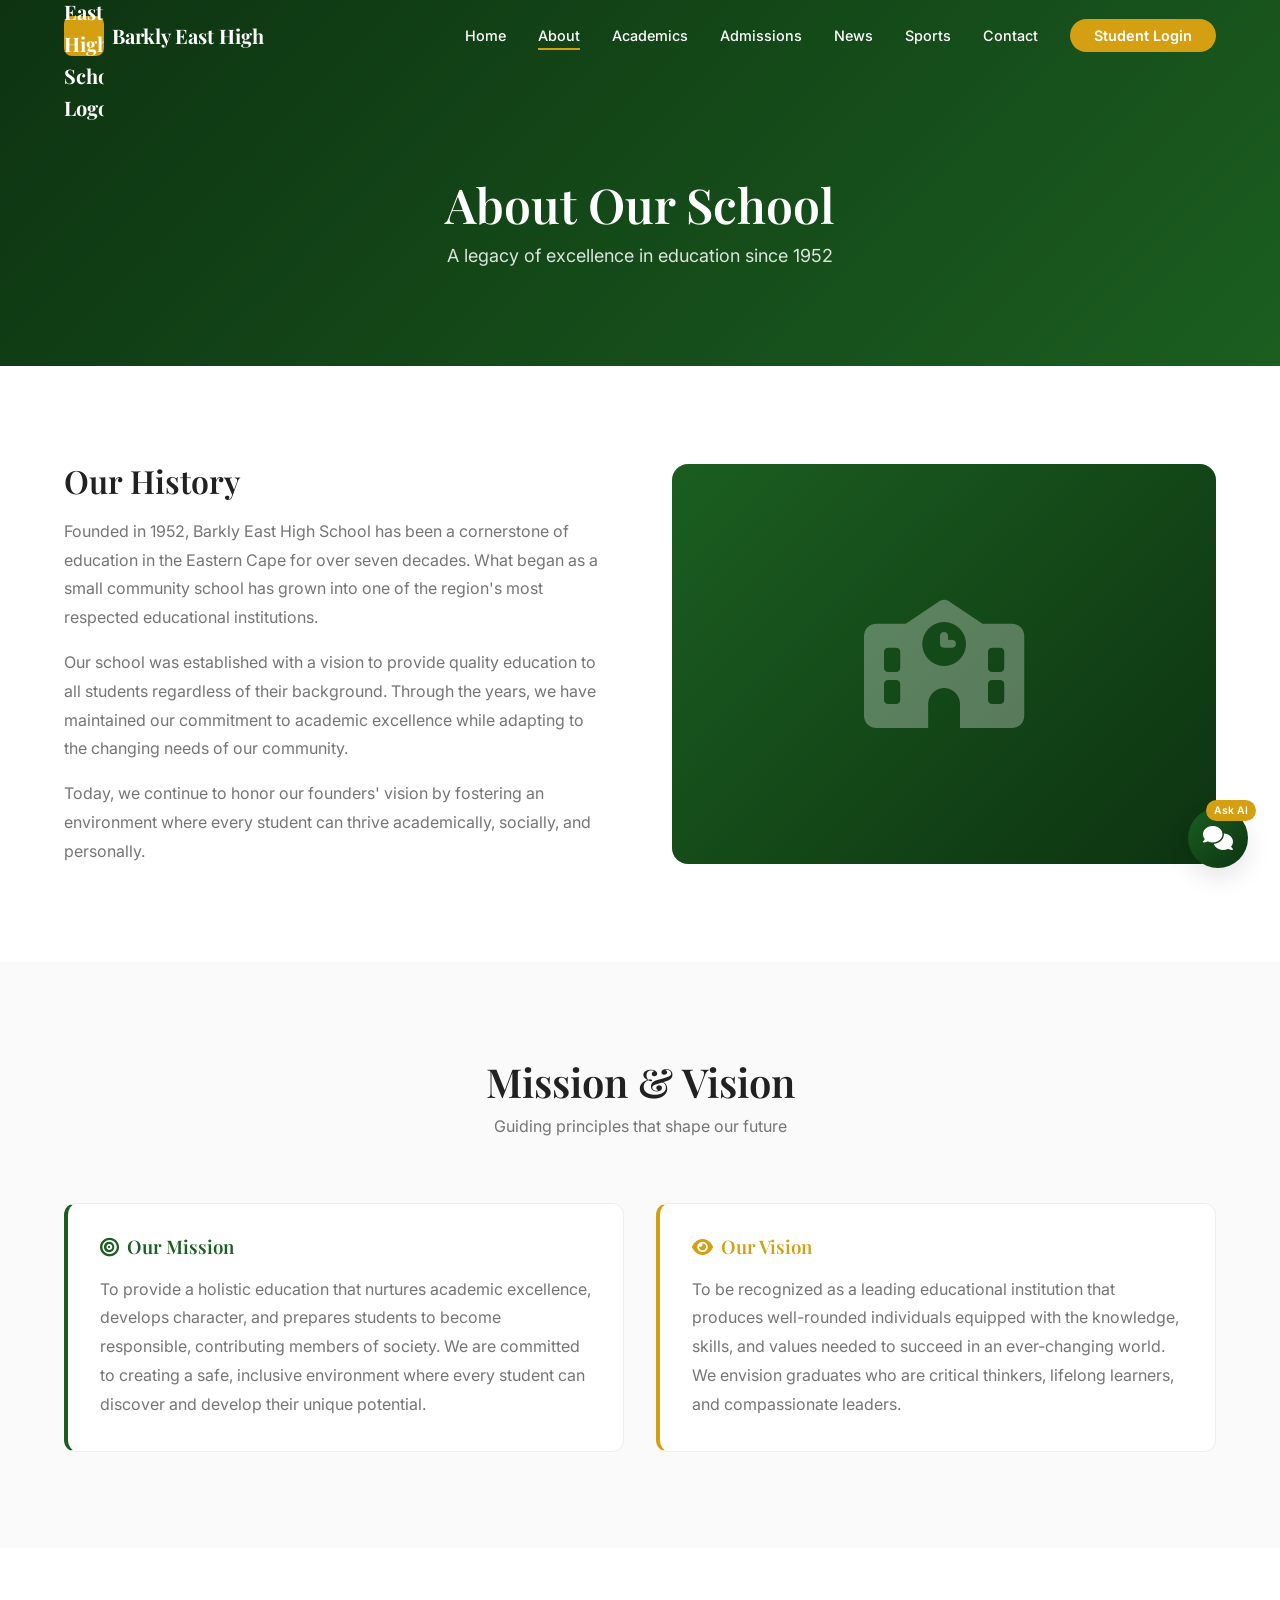
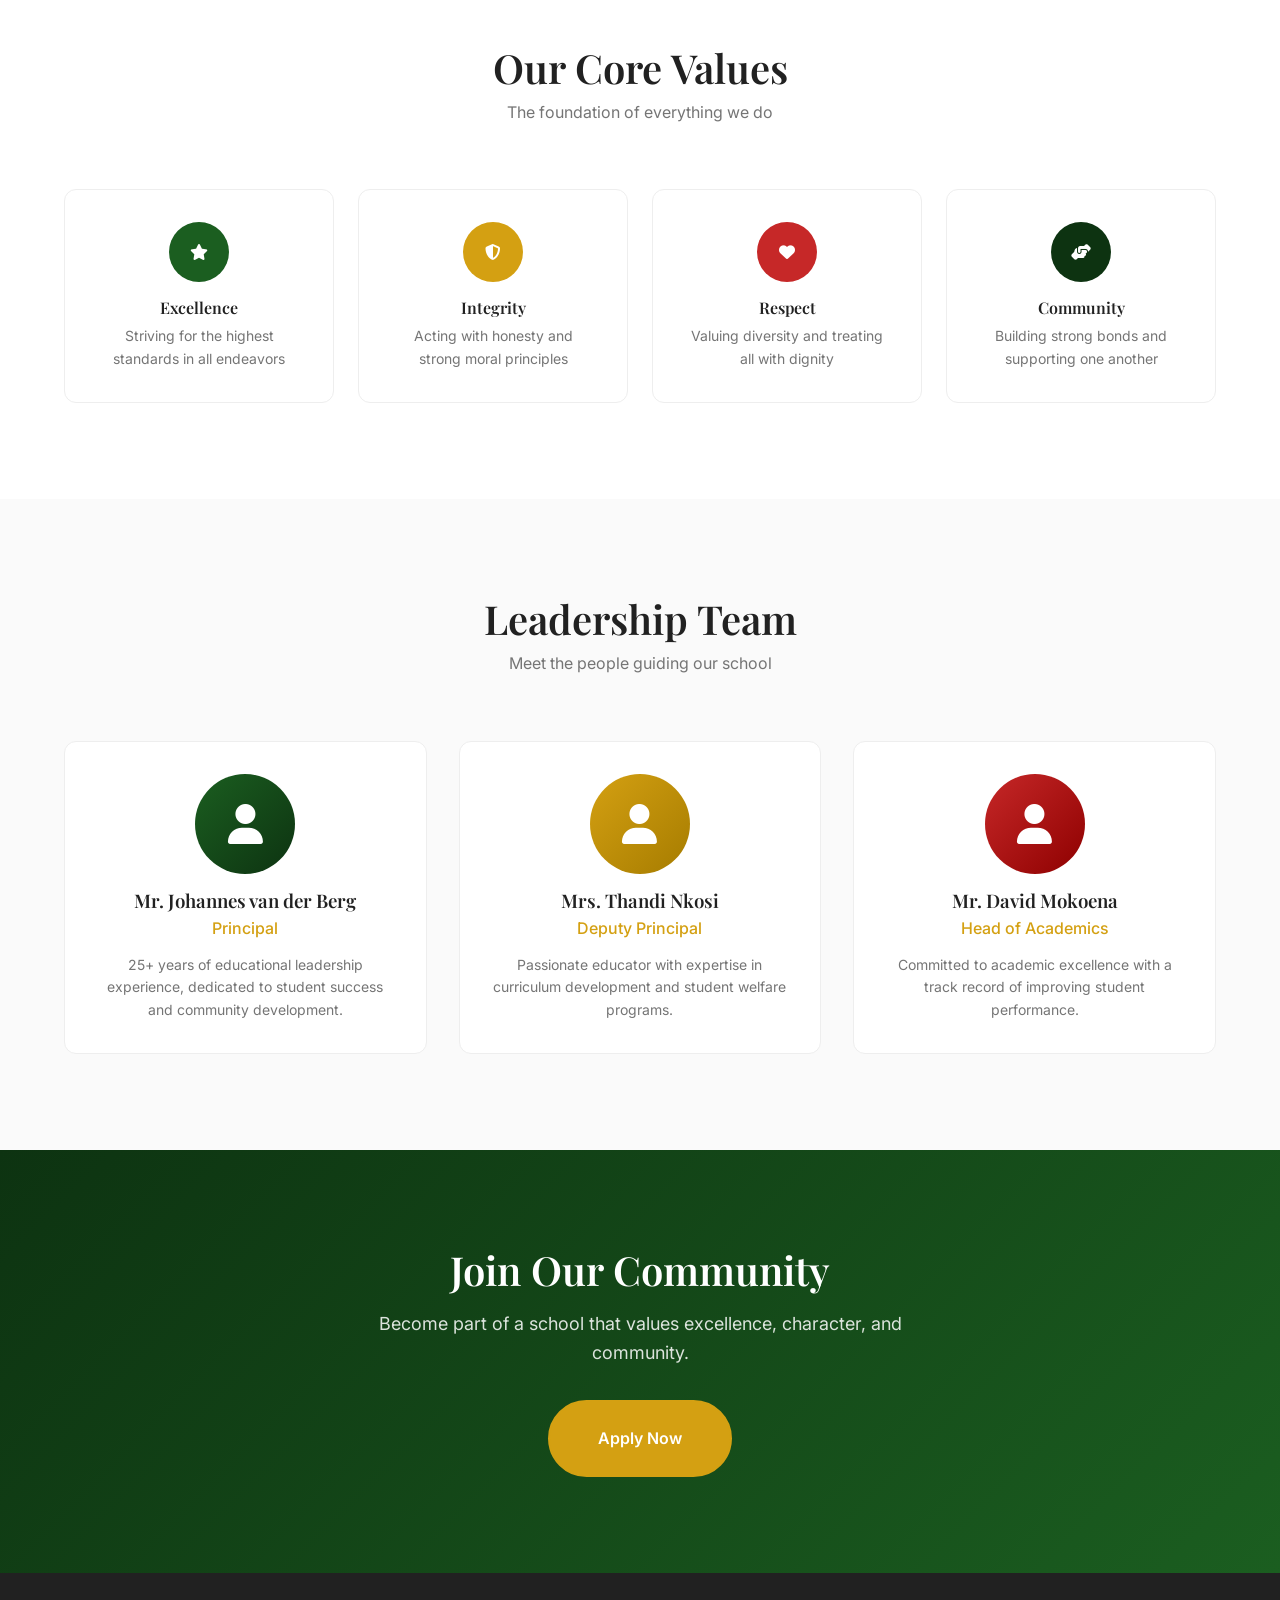
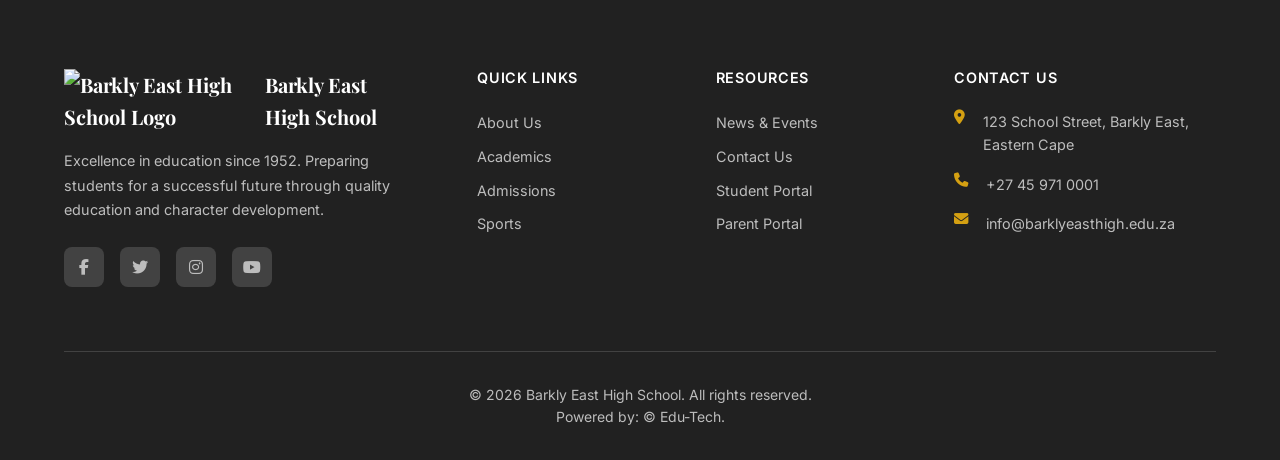
==== about.html @ 35cec736 "Added frontend files" ====
<!DOCTYPE html>
<html lang="en">
<head>
    <meta charset="UTF-8">
    <meta name="viewport" content="width=device-width, initial-scale=1.0">
    <title>About Us - Barkly East High School</title>
    <link rel="icon" type="image/png" href="images/BEHS_logo.png">
    <link rel="preconnect" href="https://fonts.googleapis.com">
    <link rel="preconnect" href="https://fonts.gstatic.com" crossorigin>
    <link href="https://fonts.googleapis.com/css2?family=Playfair+Display:wght@400;600;700&family=Inter:wght@300;400;500;600&display=swap" rel="stylesheet">
    <link rel="stylesheet" href="https://cdnjs.cloudflare.com/ajax/libs/font-awesome/6.5.1/css/all.min.css">
    <link rel="stylesheet" href="style.css">
</head>
<body>
    <!-- Navigation -->
    <nav class="navbar scrolled" id="navbar">
        <div class="nav-container">
            <a href="index.html" class="nav-logo">
                <div class="logo-icon">
                    <img src="Images/BEHS_logo.png" alt="Barkly East High School Logo">
                </div>
                <span class="logo-text">Barkly East High</span>
            </a>
            
            <button class="nav-toggle" id="navToggle" aria-label="Toggle navigation">
                <span></span>
                <span></span>
                <span></span>
            </button>
            
            <ul class="nav-menu" id="navMenu">
                <li><a href="index.html" class="nav-link">Home</a></li>
                <li><a href="about.html" class="nav-link active">About</a></li>
                <li><a href="academics.html" class="nav-link">Academics</a></li>
                <li><a href="admissions.html" class="nav-link">Admissions</a></li>
                <li><a href="news.html" class="nav-link">News</a></li>
                <li><a href="sports.html" class="nav-link">Sports</a></li>
                <li><a href="contact.html" class="nav-link">Contact</a></li>
                <li><a href="login.html" class="nav-link btn-login">Student Login</a></li>
            </ul>
        </div>
    </nav>

    <!-- Page Header -->
    <section class="page-header">
        <div class="container">
            <h1 data-testid="about-page-title">About Our School</h1>
            <p>A legacy of excellence in education since 1952</p>
        </div>
    </section>

    <!-- History Section -->
    <section class="content-section">
        <div class="container">
            <div class="about-intro" style="display: grid; grid-template-columns: 1fr 1fr; gap: 4rem; align-items: center;">
                <div class="about-text">
                    <h2 style="font-size: 2rem; margin-bottom: 1rem; color: var(--gray-900);">Our History</h2>
                    <p style="color: var(--gray-600); margin-bottom: 1rem; line-height: 1.8;">
                        Founded in 1952, Barkly East High School has been a cornerstone of education in the Eastern Cape for over seven decades. What began as a small community school has grown into one of the region's most respected educational institutions.
                    </p>
                    <p style="color: var(--gray-600); margin-bottom: 1rem; line-height: 1.8;">
                        Our school was established with a vision to provide quality education to all students regardless of their background. Through the years, we have maintained our commitment to academic excellence while adapting to the changing needs of our community.
                    </p>
                    <p style="color: var(--gray-600); line-height: 1.8;">
                        Today, we continue to honor our founders' vision by fostering an environment where every student can thrive academically, socially, and personally.
                    </p>
                </div>
                <div class="about-image" style="background: linear-gradient(135deg, var(--green-primary), var(--green-dark)); border-radius: var(--radius-xl); height: 400px; display: flex; align-items: center; justify-content: center;">
                    <i class="fas fa-school" style="font-size: 8rem; color: rgba(255,255,255,0.3);"></i>
                </div>
            </div>
        </div>
    </section>

    <!-- Mission & Vision -->
    <section class="content-section alt">
        <div class="container">
            <div class="section-header">
                <h2 class="section-title">Mission & Vision</h2>
                <p class="section-subtitle">Guiding principles that shape our future</p>
            </div>
            <div style="display: grid; grid-template-columns: repeat(2, 1fr); gap: 2rem;">
                <div class="card" data-testid="mission-card" style="border-left: 4px solid var(--green-primary);">
                    <h3 style="color: var(--green-primary); margin-bottom: 1rem; display: flex; align-items: center; gap: 0.5rem;">
                        <i class="fas fa-bullseye"></i> Our Mission
                    </h3>
                    <p style="color: var(--gray-600); line-height: 1.8;">
                        To provide a holistic education that nurtures academic excellence, develops character, and prepares students to become responsible, contributing members of society. We are committed to creating a safe, inclusive environment where every student can discover and develop their unique potential.
                    </p>
                </div>
                <div class="card" data-testid="vision-card" style="border-left: 4px solid var(--gold-primary);">
                    <h3 style="color: var(--gold-primary); margin-bottom: 1rem; display: flex; align-items: center; gap: 0.5rem;">
                        <i class="fas fa-eye"></i> Our Vision
                    </h3>
                    <p style="color: var(--gray-600); line-height: 1.8;">
                        To be recognized as a leading educational institution that produces well-rounded individuals equipped with the knowledge, skills, and values needed to succeed in an ever-changing world. We envision graduates who are critical thinkers, lifelong learners, and compassionate leaders.
                    </p>
                </div>
            </div>
        </div>
    </section>

    <!-- Core Values -->
    <section class="content-section">
        <div class="container">
            <div class="section-header">
                <h2 class="section-title">Our Core Values</h2>
                <p class="section-subtitle">The foundation of everything we do</p>
            </div>
            <div style="display: grid; grid-template-columns: repeat(4, 1fr); gap: 1.5rem;">
                <div class="card text-center" data-testid="value-excellence">
                    <div style="width: 60px; height: 60px; background: var(--green-primary); border-radius: 50%; display: flex; align-items: center; justify-content: center; margin: 0 auto 1rem; color: white;">
                        <i class="fas fa-star"></i>
                    </div>
                    <h4 style="margin-bottom: 0.5rem;">Excellence</h4>
                    <p style="font-size: 0.875rem; color: var(--gray-600);">Striving for the highest standards in all endeavors</p>
                </div>
                <div class="card text-center" data-testid="value-integrity">
                    <div style="width: 60px; height: 60px; background: var(--gold-primary); border-radius: 50%; display: flex; align-items: center; justify-content: center; margin: 0 auto 1rem; color: white;">
                        <i class="fas fa-shield-alt"></i>
                    </div>
                    <h4 style="margin-bottom: 0.5rem;">Integrity</h4>
                    <p style="font-size: 0.875rem; color: var(--gray-600);">Acting with honesty and strong moral principles</p>
                </div>
                <div class="card text-center" data-testid="value-respect">
                    <div style="width: 60px; height: 60px; background: var(--red-primary); border-radius: 50%; display: flex; align-items: center; justify-content: center; margin: 0 auto 1rem; color: white;">
                        <i class="fas fa-heart"></i>
                    </div>
                    <h4 style="margin-bottom: 0.5rem;">Respect</h4>
                    <p style="font-size: 0.875rem; color: var(--gray-600);">Valuing diversity and treating all with dignity</p>
                </div>
                <div class="card text-center" data-testid="value-community">
                    <div style="width: 60px; height: 60px; background: var(--green-dark); border-radius: 50%; display: flex; align-items: center; justify-content: center; margin: 0 auto 1rem; color: white;">
                        <i class="fas fa-hands-helping"></i>
                    </div>
                    <h4 style="margin-bottom: 0.5rem;">Community</h4>
                    <p style="font-size: 0.875rem; color: var(--gray-600);">Building strong bonds and supporting one another</p>
                </div>
            </div>
        </div>
    </section>

    <!-- Leadership Team -->
    <section class="content-section alt">
        <div class="container">
            <div class="section-header">
                <h2 class="section-title">Leadership Team</h2>
                <p class="section-subtitle">Meet the people guiding our school</p>
            </div>
            <div style="display: grid; grid-template-columns: repeat(3, 1fr); gap: 2rem;">
                <div class="card text-center" data-testid="leader-principal">
                    <div style="width: 100px; height: 100px; background: linear-gradient(135deg, var(--green-primary), var(--green-dark)); border-radius: 50%; display: flex; align-items: center; justify-content: center; margin: 0 auto 1rem; color: white; font-size: 2.5rem;">
                        <i class="fas fa-user"></i>
                    </div>
                    <h3 style="margin-bottom: 0.25rem;">Mr. Johannes van der Berg</h3>
                    <p style="color: var(--gold-primary); font-weight: 500; margin-bottom: 0.75rem;">Principal</p>
                    <p style="font-size: 0.875rem; color: var(--gray-600);">25+ years of educational leadership experience, dedicated to student success and community development.</p>
                </div>
                <div class="card text-center" data-testid="leader-deputy">
                    <div style="width: 100px; height: 100px; background: linear-gradient(135deg, var(--gold-primary), var(--gold-dark)); border-radius: 50%; display: flex; align-items: center; justify-content: center; margin: 0 auto 1rem; color: white; font-size: 2.5rem;">
                        <i class="fas fa-user"></i>
                    </div>
                    <h3 style="margin-bottom: 0.25rem;">Mrs. Thandi Nkosi</h3>
                    <p style="color: var(--gold-primary); font-weight: 500; margin-bottom: 0.75rem;">Deputy Principal</p>
                    <p style="font-size: 0.875rem; color: var(--gray-600);">Passionate educator with expertise in curriculum development and student welfare programs.</p>
                </div>
                <div class="card text-center" data-testid="leader-hod">
                    <div style="width: 100px; height: 100px; background: linear-gradient(135deg, var(--red-primary), var(--red-dark)); border-radius: 50%; display: flex; align-items: center; justify-content: center; margin: 0 auto 1rem; color: white; font-size: 2.5rem;">
                        <i class="fas fa-user"></i>
                    </div>
                    <h3 style="margin-bottom: 0.25rem;">Mr. David Mokoena</h3>
                    <p style="color: var(--gold-primary); font-weight: 500; margin-bottom: 0.75rem;">Head of Academics</p>
                    <p style="font-size: 0.875rem; color: var(--gray-600);">Committed to academic excellence with a track record of improving student performance.</p>
                </div>
            </div>
        </div>
    </section>

    <!-- CTA Section -->
    <section class="cta-section">
        <div class="container">
            <div class="cta-content">
                <h2>Join Our Community</h2>
                <p>Become part of a school that values excellence, character, and community.</p>
                <a href="admissions.html" class="btn btn-primary btn-lg" data-testid="about-apply-btn">Apply Now</a>
            </div>
        </div>
    </section>

    <!-- Footer -->
    <footer class="footer">
        <div class="container">
            <div class="footer-grid">
                <div class="footer-brand">
                    <a href="index.html" class="footer-logo">
                        <img src="Images/BEHS_logo.png" alt="Barkly East High School Logo">
                        <span>Barkly East High School</span>
                    </a>
                    <p>Excellence in education since 1952. Preparing students for a successful future through quality education and character development.</p>
                    <div class="social-links">
                        <a href="#" aria-label="Facebook"><i class="fab fa-facebook-f"></i></a>
                        <a href="#" aria-label="Twitter"><i class="fab fa-twitter"></i></a>
                        <a href="#" aria-label="Instagram"><i class="fab fa-instagram"></i></a>
                        <a href="#" aria-label="YouTube"><i class="fab fa-youtube"></i></a>
                    </div>
                </div>
                <div class="footer-links">
                    <h4>Quick Links</h4>
                    <ul>
                        <li><a href="about.html">About Us</a></li>
                        <li><a href="academics.html">Academics</a></li>
                        <li><a href="admissions.html">Admissions</a></li>
                        <li><a href="sports.html">Sports</a></li>
                    </ul>
                </div>
                <div class="footer-links">
                    <h4>Resources</h4>
                    <ul>
                        <li><a href="news.html">News & Events</a></li>
                        <li><a href="contact.html">Contact Us</a></li>
                        <li><a href="login.html">Student Portal</a></li>
                        <li><a href="parent-portal.html">Parent Portal</a></li>
                    </ul>
                </div>
                <div class="footer-contact">
                    <h4>Contact Us</h4>
                    <ul>
                        <li><i class="fas fa-map-marker-alt"></i> 123 School Street, Barkly East, Eastern Cape</li>
                        <li><i class="fas fa-phone"></i> +27 45 971 0001</li>
                        <li><i class="fas fa-envelope"></i> info@barklyeasthigh.edu.za</li>
                    </ul>
                </div>
            </div>
            <div class="footer-bottom">
                <p>&copy; 2026 Barkly East High School. All rights reserved.</p>
                <p>Powered by: &copy; <a href="https://romeooemor.github.io/Edu-Tech/">Edu-Tech</a>.</p>
            </div>
        </div>
    </footer>

    <!-- Chatbot Widget -->
    <div class="chatbot-widget" id="chatbotWidget" data-testid="chatbot-widget">
        <button class="chatbot-toggle" id="chatbotToggle" data-testid="chatbot-toggle">
            <i class="fas fa-comments"></i>
            <span class="chatbot-badge">Ask AI</span>
        </button>
        <div class="chatbot-container" id="chatbotContainer">
            <div class="chatbot-header">
                <div class="chatbot-header-info">
                    <i class="fas fa-robot"></i>
                    <span>School Assistant</span>
                </div>
                <button class="chatbot-close" id="chatbotClose" data-testid="chatbot-close">
                    <i class="fas fa-times"></i>
                </button>
            </div>
            <div class="chatbot-messages" id="chatbotMessages" data-testid="chatbot-messages">
                <div class="chat-message bot">
                    <div class="message-content">
                        <p>Hello! I'm your school assistant. How can I help you today?</p>
                    </div>
                </div>
            </div>
            <div class="chatbot-input-container">
                <input type="text" id="chatbotInput" class="chatbot-input" placeholder="Type your question..." data-testid="chatbot-input">
                <button id="chatbotSend" class="chatbot-send" data-testid="chatbot-send">
                    <i class="fas fa-paper-plane"></i>
                </button>
            </div>
        </div>
    </div>

    <script src="script.js"></script>
    <style>
        @media (max-width: 768px) {
            .about-intro { grid-template-columns: 1fr !important; }
            .about-image { height: 250px !important; }
            [style*="grid-template-columns: repeat(4"] { grid-template-columns: repeat(2, 1fr) !important; }
            [style*="grid-template-columns: repeat(3"] { grid-template-columns: 1fr !important; }
            [style*="grid-template-columns: repeat(2"] { grid-template-columns: 1fr !important; }
        }
    </style>
</body>
</html>
---- style.css ----
/* ========================================
   Barkly East High School - Main Stylesheet
   Theme: Green, Gold, Red (Modern Minimalist)
   ======================================== */

/* CSS Variables */
:root {
    /* Primary Colors */
    --green-primary: #1B5E20;
    --green-dark: #0D3311;
    --green-light: #4CAF50;
    
    --gold-primary: #D4A012;
    --gold-dark: #A67C00;
    --gold-light: #FFD54F;
    
    --red-primary: #C62828;
    --red-dark: #8E0000;
    --red-light: #EF5350;
    
    /* Neutral Colors */
    --white: #FFFFFF;
    --off-white: #FAFAFA;
    --gray-100: #F5F5F5;
    --gray-200: #EEEEEE;
    --gray-300: #E0E0E0;
    --gray-400: #BDBDBD;
    --gray-500: #9E9E9E;
    --gray-600: #757575;
    --gray-700: #616161;
    --gray-800: #424242;
    --gray-900: #212121;
    --black: #0A0A0A;
    
    /* Typography */
    --font-heading: 'Playfair Display', Georgia, serif;
    --font-body: 'Inter', -apple-system, BlinkMacSystemFont, sans-serif;
    
    /* Spacing */
    --space-xs: 0.25rem;
    --space-sm: 0.5rem;
    --space-md: 1rem;
    --space-lg: 1.5rem;
    --space-xl: 2rem;
    --space-2xl: 3rem;
    --space-3xl: 4rem;
    --space-4xl: 6rem;
    
    /* Borders & Shadows */
    --radius-sm: 4px;
    --radius-md: 8px;
    --radius-lg: 12px;
    --radius-xl: 16px;
    --radius-full: 9999px;
    
    --shadow-sm: 0 1px 2px rgba(0, 0, 0, 0.05);
    --shadow-md: 0 4px 6px rgba(0, 0, 0, 0.07);
    --shadow-lg: 0 10px 25px rgba(0, 0, 0, 0.1);
    --shadow-xl: 0 20px 40px rgba(0, 0, 0, 0.15);
    
    /* Transitions */
    --transition-fast: 150ms ease;
    --transition-base: 250ms ease;
    --transition-slow: 350ms ease;
}

/* Reset & Base */
*, *::before, *::after {
    box-sizing: border-box;
    margin: 0;
    padding: 0;
}

html {
    scroll-behavior: smooth;
    font-size: 16px;
}

body {
    font-family: var(--font-body);
    font-weight: 400;
    line-height: 1.6;
    color: var(--gray-800);
    background-color: var(--white);
    -webkit-font-smoothing: antialiased;
    -moz-osx-font-smoothing: grayscale;
}

h1, h2, h3, h4, h5, h6 {
    font-family: var(--font-heading);
    font-weight: 600;
    line-height: 1.2;
    color: var(--gray-900);
}

a {
    color: inherit;
    text-decoration: none;
    transition: color var(--transition-fast);
}

img {
    max-width: 100%;
    height: auto;
    display: block;
}

ul, ol {
    list-style: none;
}

button {
    font-family: inherit;
    cursor: pointer;
    border: none;
    background: none;
}

input, textarea, select {
    font-family: inherit;
    font-size: inherit;
}

/* Container */
.container {
    width: 100%;
    max-width: 1200px;
    margin: 0 auto;
    padding: 0 var(--space-lg);
}

/* ========================================
   NAVIGATION
   ======================================== */
.navbar {
    position: fixed;
    top: 0;
    left: 0;
    right: 0;
    z-index: 1000;
    background: transparent;
    padding: var(--space-md) 0;
    transition: all var(--transition-base);
}

.navbar.scrolled {
    background: var(--white);
    box-shadow: var(--shadow-md);
    padding: var(--space-sm) 0;
}

.nav-container {
    display: flex;
    justify-content: space-between;
    align-items: center;
    max-width: 1200px;
    margin: 0 auto;
    padding: 0 var(--space-lg);
}

.nav-logo {
    display: flex;
    align-items: center;
    gap: var(--space-sm);
    font-family: var(--font-heading);
    font-weight: 700;
    font-size: 1.25rem;
    color: var(--white);
    transition: color var(--transition-fast);
}

.navbar.scrolled .nav-logo {
    color: var(--green-primary);
}

.logo-icon {
    width: 40px;
    height: 40px;
    display: flex;
    align-items: center;
    justify-content: center;
    background: var(--gold-primary);
    border-radius: var(--radius-md);
    color: var(--white);
    font-size: 1.25rem;
}

.nav-menu {
    display: flex;
    align-items: center;
    gap: var(--space-xl);
}

.nav-link {
    font-size: 0.9rem;
    font-weight: 500;
    color: var(--white);
    padding: var(--space-xs) 0;
    position: relative;
    transition: color var(--transition-fast);
}

.navbar.scrolled .nav-link {
    color: var(--gray-700);
}

.nav-link::after {
    content: '';
    position: absolute;
    bottom: -2px;
    left: 0;
    width: 0;
    height: 2px;
    background: var(--gold-primary);
    transition: width var(--transition-base);
}

.nav-link:hover::after,
.nav-link.active::after {
    width: 100%;
}

.nav-link:hover {
    color: var(--gold-primary);
}

.navbar.scrolled .nav-link:hover {
    color: var(--gold-primary);
}

.btn-login {
    background: var(--gold-primary);
    color: var(--white) !important;
    padding: var(--space-sm) var(--space-lg) !important;
    border-radius: var(--radius-full);
    font-weight: 600;
}

.btn-login:hover {
    background: var(--gold-dark);
}

.btn-login::after {
    display: none;
}

/* Mobile Navigation */
.nav-toggle {
    display: none;
    flex-direction: column;
    gap: 5px;
    padding: var(--space-sm);
    z-index: 1001;
}

.nav-toggle span {
    width: 24px;
    height: 2px;
    background: var(--white);
    transition: all var(--transition-base);
}

.navbar.scrolled .nav-toggle span {
    background: var(--gray-800);
}

@media (max-width: 968px) {
    .nav-toggle {
        display: flex;
    }
    
    .nav-menu {
        position: fixed;
        top: 0;
        right: -100%;
        width: 100%;
        max-width: 320px;
        height: 100vh;
        background: var(--white);
        flex-direction: column;
        justify-content: center;
        gap: var(--space-xl);
        padding: var(--space-2xl);
        box-shadow: var(--shadow-xl);
        transition: right var(--transition-base);
    }
    
    .nav-menu.active {
        right: 0;
    }
    
    .nav-link {
        color: var(--gray-800);
        font-size: 1.1rem;
    }
    
    .nav-toggle.active span:nth-child(1) {
        transform: rotate(45deg) translate(5px, 5px);
    }
    
    .nav-toggle.active span:nth-child(2) {
        opacity: 0;
    }
    
    .nav-toggle.active span:nth-child(3) {
        transform: rotate(-45deg) translate(5px, -5px);
    }
}

/* ========================================
   HERO SECTION
   ======================================== */
.hero {
    position: relative;
    min-height: 100vh;
    display: flex;
    align-items: center;
    justify-content: center;
    background: linear-gradient(135deg, var(--green-dark) 0%, var(--green-primary) 100%);
    overflow: hidden;
}

.hero::before {
    content: '';
    position: absolute;
    top: 0;
    left: 0;
    right: 0;
    bottom: 0;
    background: url("data:image/svg+xml,%3Csvg width='60' height='60' viewBox='0 0 60 60' xmlns='http://www.w3.org/2000/svg'%3E%3Cg fill='none' fill-rule='evenodd'%3E%3Cg fill='%23ffffff' fill-opacity='0.03'%3E%3Cpath d='M36 34v-4h-2v4h-4v2h4v4h2v-4h4v-2h-4zm0-30V0h-2v4h-4v2h4v4h2V6h4V4h-4zM6 34v-4H4v4H0v2h4v4h2v-4h4v-2H6zM6 4V0H4v4H0v2h4v4h2V6h4V4H6z'/%3E%3C/g%3E%3C/g%3E%3C/svg%3E");
    opacity: 0.5;
}

.hero-overlay {
    position: absolute;
    top: 0;
    left: 0;
    right: 0;
    bottom: 0;
    background: radial-gradient(ellipse at center, transparent 0%, rgba(0,0,0,0.3) 100%);
}

.hero-content {
    position: relative;
    z-index: 1;
    text-align: center;
    padding: var(--space-2xl);
    max-width: 800px;
}

.hero-title {
    font-size: clamp(2.5rem, 6vw, 4.5rem);
    color: var(--white);
    margin-bottom: var(--space-lg);
    letter-spacing: -0.02em;
    padding-top: 30px;
}

.hero-title .highlight {
    color: var(--gold-primary);
    display: block;
}

.hero-subtitle {
    font-size: clamp(1rem, 2.5vw, 1.25rem);
    color: var(--gold-light);
    font-weight: 500;
    margin-bottom: var(--space-md);
    letter-spacing: 0.1em;
    text-transform: uppercase;
}

.hero-description {
    font-size: clamp(1rem, 2vw, 1.125rem);
    color: rgba(255, 255, 255, 0.85);
    margin-bottom: var(--space-2xl);
    max-width: 600px;
    margin-left: auto;
    margin-right: auto;
}

.hero-buttons {
    display: flex;
    gap: var(--space-md);
    justify-content: center;
    flex-wrap: wrap;
}

.hero-scroll {
    position: absolute;
    bottom: var(--space-2xl);
    left: 50%;
    transform: translateX(-50%);
    display: flex;
    flex-direction: column;
    align-items: center;
    gap: var(--space-sm);
    color: rgba(255, 255, 255, 0.6);
    font-size: 0.875rem;
    animation: bounce 2s infinite;
}

@keyframes bounce {
    0%, 100% { transform: translateX(-50%) translateY(0); }
    50% { transform: translateX(-50%) translateY(10px); }
}

/* ========================================
   BUTTONS
   ======================================== */
.btn {
    display: inline-flex;
    align-items: center;
    justify-content: center;
    gap: var(--space-sm);
    padding: var(--space-md) var(--space-xl);
    font-size: 0.95rem;
    font-weight: 600;
    border-radius: var(--radius-full);
    transition: all var(--transition-base);
    cursor: pointer;
    border: 2px solid transparent;
}

.btn-primary {
    background: var(--gold-primary);
    color: var(--white);
    border-color: var(--gold-primary);
}

.btn-primary:hover {
    background: var(--gold-dark);
    border-color: var(--gold-dark);
    transform: translateY(-2px);
    box-shadow: var(--shadow-lg);
}

.btn-secondary {
    background: transparent;
    color: var(--white);
    border-color: rgba(255, 255, 255, 0.5);
}

.btn-secondary:hover {
    background: rgba(255, 255, 255, 0.1);
    border-color: var(--white);
}

.btn-outline {
    background: transparent;
    color: var(--green-primary);
    border-color: var(--green-primary);
}

.btn-outline:hover {
    background: var(--green-primary);
    color: var(--white);
}

.btn-lg {
    padding: var(--space-lg) var(--space-2xl);
    font-size: 1rem;
}

.btn-red {
    background: var(--red-primary);
    color: var(--white);
    border-color: var(--red-primary);
}

.btn-red:hover {
    background: var(--red-dark);
    border-color: var(--red-dark);
}

/* ========================================
   STATS SECTION
   ======================================== */
.stats {
    background: var(--gray-900);
    padding: var(--space-3xl) 0;
}

.stats-grid {
    display: grid;
    grid-template-columns: repeat(4, 1fr);
    gap: var(--space-xl);
}

.stat-item {
    text-align: center;
}

.stat-number {
    font-family: var(--font-heading);
    font-size: clamp(2rem, 4vw, 3rem);
    font-weight: 700;
    color: var(--gold-primary);
    margin-bottom: var(--space-xs);
}

.stat-label {
    font-size: 0.9rem;
    color: var(--gray-400);
    text-transform: uppercase;
    letter-spacing: 0.05em;
}

@media (max-width: 768px) {
    .stats-grid {
        grid-template-columns: repeat(2, 1fr);
        gap: var(--space-2xl);
    }
}

/* ========================================
   FEATURES SECTION
   ======================================== */
.features {
    padding: var(--space-4xl) 0;
    background: var(--off-white);
}

.section-header {
    text-align: center;
    margin-bottom: var(--space-3xl);
}

.section-title {
    font-size: clamp(1.75rem, 4vw, 2.5rem);
    color: var(--gray-900);
    margin-bottom: var(--space-sm);
}

.section-subtitle {
    font-size: 1rem;
    color: var(--gray-600);
}

.features-grid {
    display: grid;
    grid-template-columns: repeat(4, 1fr);
    gap: var(--space-xl);
}

.feature-card {
    background: var(--white);
    padding: var(--space-2xl);
    border-radius: var(--radius-lg);
    text-align: center;
    transition: all var(--transition-base);
    border: 1px solid var(--gray-200);
}

.feature-card:hover {
    transform: translateY(-8px);
    box-shadow: var(--shadow-lg);
    border-color: transparent;
}

.feature-icon {
    width: 64px;
    height: 64px;
    margin: 0 auto var(--space-lg);
    display: flex;
    align-items: center;
    justify-content: center;
    background: linear-gradient(135deg, var(--green-light) 0%, var(--green-primary) 100%);
    border-radius: var(--radius-lg);
    color: var(--white);
    font-size: 1.5rem;
}

.feature-card:nth-child(2) .feature-icon {
    background: linear-gradient(135deg, var(--gold-light) 0%, var(--gold-primary) 100%);
}

.feature-card:nth-child(3) .feature-icon {
    background: linear-gradient(135deg, var(--red-light) 0%, var(--red-primary) 100%);
}

.feature-card:nth-child(4) .feature-icon {
    background: linear-gradient(135deg, var(--green-primary) 0%, var(--green-dark) 100%);
}

.feature-card h3 {
    font-size: 1.125rem;
    margin-bottom: var(--space-sm);
    color: var(--gray-900);
}

.feature-card p {
    font-size: 0.9rem;
    color: var(--gray-600);
    line-height: 1.7;
}

@media (max-width: 968px) {
    .features-grid {
        grid-template-columns: repeat(2, 1fr);
    }
}

@media (max-width: 576px) {
    .features-grid {
        grid-template-columns: 1fr;
    }
}

/* ========================================
   NEWS PREVIEW SECTION
   ======================================== */
.news-preview {
    padding: var(--space-4xl) 0;
    background: var(--white);
}

.news-grid {
    display: grid;
    grid-template-columns: repeat(3, 1fr);
    gap: var(--space-xl);
    margin-bottom: var(--space-2xl);
}

.news-card {
    background: var(--white);
    border-radius: var(--radius-lg);
    overflow: hidden;
    border: 1px solid var(--gray-200);
    transition: all var(--transition-base);
}

.news-card:hover {
    transform: translateY(-4px);
    box-shadow: var(--shadow-lg);
    border-color: transparent;
}

.news-image {
    height: 160px;
    background: linear-gradient(135deg, var(--green-primary) 0%, var(--green-dark) 100%);
    display: flex;
    align-items: center;
    justify-content: center;
    color: var(--white);
    font-size: 3rem;
}

.news-card:nth-child(2) .news-image {
    background: linear-gradient(135deg, var(--gold-primary) 0%, var(--gold-dark) 100%);
}

.news-card:nth-child(3) .news-image {
    background: linear-gradient(135deg, var(--red-primary) 0%, var(--red-dark) 100%);
}

.news-content {
    padding: var(--space-lg);
}

.news-date {
    font-size: 0.8rem;
    color: var(--gold-primary);
    font-weight: 500;
    text-transform: uppercase;
    letter-spacing: 0.05em;
}

.news-content h3 {
    font-size: 1.1rem;
    margin: var(--space-sm) 0;
    color: var(--gray-900);
    line-height: 1.4;
}

.news-content p {
    font-size: 0.9rem;
    color: var(--gray-600);
    margin-bottom: var(--space-md);
    line-height: 1.6;
}

.news-link {
    display: inline-flex;
    align-items: center;
    gap: var(--space-xs);
    font-size: 0.875rem;
    font-weight: 600;
    color: var(--green-primary);
    transition: gap var(--transition-fast);
}

.news-link:hover {
    gap: var(--space-sm);
    color: var(--gold-primary);
}

.section-cta {
    text-align: center;
}

@media (max-width: 968px) {
    .news-grid {
        grid-template-columns: repeat(2, 1fr);
    }
}

@media (max-width: 576px) {
    .news-grid {
        grid-template-columns: 1fr;
    }
}

/* ========================================
   CTA SECTION
   ======================================== */
.cta-section {
    background: linear-gradient(135deg, var(--green-dark) 0%, var(--green-primary) 100%);
    padding: var(--space-4xl) 0;
    text-align: center;
}

.cta-content h2 {
    font-size: clamp(1.75rem, 4vw, 2.5rem);
    color: var(--white);
    margin-bottom: var(--space-md);
}

.cta-content p {
    font-size: 1.125rem;
    color: rgba(255, 255, 255, 0.85);
    margin-bottom: var(--space-xl);
    max-width: 600px;
    margin-left: auto;
    margin-right: auto;
}

/* ========================================
   FOOTER
   ======================================== */
.footer {
    background: var(--gray-900);
    color: var(--gray-400);
    padding: var(--space-4xl) 0 var(--space-xl);
}

.footer-grid {
    display: grid;
    grid-template-columns: 2fr 1fr 1fr 1.5fr;
    gap: var(--space-3xl);
    margin-bottom: var(--space-3xl);
}

.footer-logo {
    display: inline-flex;
    align-items: center;
    gap: var(--space-sm);
    font-family: var(--font-heading);
    font-size: 1.25rem;
    font-weight: 700;
    color: var(--white);
    margin-bottom: var(--space-md);
}

.footer-logo i {
    color: var(--gold-primary);
}

.footer-brand p {
    font-size: 0.9rem;
    line-height: 1.7;
    margin-bottom: var(--space-lg);
}

.social-links {
    display: flex;
    gap: var(--space-md);
}

.social-links a {
    width: 40px;
    height: 40px;
    display: flex;
    align-items: center;
    justify-content: center;
    background: var(--gray-800);
    border-radius: var(--radius-md);
    color: var(--gray-400);
    transition: all var(--transition-fast);
}

.social-links a:hover {
    background: var(--gold-primary);
    color: var(--white);
    transform: translateY(-2px);
}

.footer-links h4,
.footer-contact h4 {
    font-family: var(--font-body);
    font-size: 0.9rem;
    font-weight: 600;
    color: var(--white);
    text-transform: uppercase;
    letter-spacing: 0.05em;
    margin-bottom: var(--space-lg);
}

.footer-links ul {
    display: flex;
    flex-direction: column;
    gap: var(--space-sm);
}

.footer-links a {
    font-size: 0.9rem;
    transition: color var(--transition-fast);
}

.footer-links a:hover {
    color: var(--gold-primary);
}

.footer-contact ul {
    display: flex;
    flex-direction: column;
    gap: var(--space-md);
}

.footer-contact li {
    display: flex;
    gap: var(--space-md);
    font-size: 0.9rem;
}

.footer-contact i {
    color: var(--gold-primary);
    width: 16px;
}

.footer-bottom {
    padding-top: var(--space-xl);
    border-top: 1px solid var(--gray-800);
    text-align: center;
    font-size: 0.875rem;
}

@media (max-width: 968px) {
    .footer-grid {
        grid-template-columns: repeat(2, 1fr);
    }
}

@media (max-width: 576px) {
    .footer-grid {
        grid-template-columns: 1fr;
        gap: var(--space-2xl);
    }
}

/* ========================================
   CHATBOT WIDGET
   ======================================== */
.chatbot-widget {
    position: fixed;
    bottom: var(--space-xl);
    right: var(--space-xl);
    z-index: 999;
}

.chatbot-toggle {
    width: 60px;
    height: 60px;
    border-radius: 50%;
    background: linear-gradient(135deg, var(--green-primary) 0%, var(--green-dark) 100%);
    color: var(--white);
    font-size: 1.5rem;
    display: flex;
    align-items: center;
    justify-content: center;
    box-shadow: var(--shadow-lg);
    transition: all var(--transition-base);
    position: relative;
}

.chatbot-toggle:hover {
    transform: scale(1.1);
    box-shadow: var(--shadow-xl);
}

.chatbot-badge {
    position: absolute;
    top: -8px;
    right: -8px;
    background: var(--gold-primary);
    color: var(--white);
    font-size: 0.65rem;
    font-weight: 600;
    padding: 4px 8px;
    border-radius: var(--radius-full);
}

.chatbot-container {
    position: absolute;
    bottom: 80px;
    right: 0;
    width: 360px;
    height: 480px;
    background: var(--white);
    border-radius: var(--radius-xl);
    box-shadow: var(--shadow-xl);
    display: none;
    flex-direction: column;
    overflow: hidden;
    animation: slideUp 0.3s ease;
}

.chatbot-container.active {
    display: flex;
}

@keyframes slideUp {
    from {
        opacity: 0;
        transform: translateY(20px);
    }
    to {
        opacity: 1;
        transform: translateY(0);
    }
}

.chatbot-header {
    background: linear-gradient(135deg, var(--green-primary) 0%, var(--green-dark) 100%);
    color: var(--white);
    padding: var(--space-md) var(--space-lg);
    display: flex;
    justify-content: space-between;
    align-items: center;
}

.chatbot-header-info {
    display: flex;
    align-items: center;
    gap: var(--space-sm);
    font-weight: 600;
}

.chatbot-close {
    width: 32px;
    height: 32px;
    display: flex;
    align-items: center;
    justify-content: center;
    border-radius: 50%;
    color: var(--white);
    transition: background var(--transition-fast);
}

.chatbot-close:hover {
    background: rgba(255, 255, 255, 0.2);
}

.chatbot-messages {
    flex: 1;
    overflow-y: auto;
    padding: var(--space-lg);
    display: flex;
    flex-direction: column;
    gap: var(--space-md);
}

.chat-message {
    max-width: 85%;
}

.chat-message.bot {
    align-self: flex-start;
}

.chat-message.user {
    align-self: flex-end;
}

.message-content {
    padding: var(--space-md);
    border-radius: var(--radius-lg);
    font-size: 0.9rem;
    line-height: 1.5;
}

.chat-message.bot .message-content {
    background: var(--gray-100);
    color: var(--gray-800);
    border-bottom-left-radius: var(--radius-sm);
}

.chat-message.user .message-content {
    background: linear-gradient(135deg, var(--green-primary) 0%, var(--green-dark) 100%);
    color: var(--white);
    border-bottom-right-radius: var(--radius-sm);
}

.chatbot-input-container {
    display: flex;
    gap: var(--space-sm);
    padding: var(--space-md);
    border-top: 1px solid var(--gray-200);
}

.chatbot-input {
    flex: 1;
    padding: var(--space-md);
    border: 1px solid var(--gray-300);
    border-radius: var(--radius-full);
    outline: none;
    transition: border-color var(--transition-fast);
}

.chatbot-input:focus {
    border-color: var(--green-primary);
}

.chatbot-send {
    width: 44px;
    height: 44px;
    background: var(--gold-primary);
    color: var(--white);
    border-radius: 50%;
    display: flex;
    align-items: center;
    justify-content: center;
    transition: all var(--transition-fast);
}

.chatbot-send:hover {
    background: var(--gold-dark);
    transform: scale(1.05);
}

@media (max-width: 576px) {
    .chatbot-widget {
        bottom: var(--space-md);
        right: var(--space-md);
    }
    
    .chatbot-container {
        width: calc(100vw - var(--space-2xl));
        max-width: 360px;
        height: 400px;
        right: -8px;
    }
}

/* ========================================
   PAGE SPECIFIC STYLES
   ======================================== */

/* Page Header */
.page-header {
    background: linear-gradient(135deg, var(--green-dark) 0%, var(--green-primary) 100%);
    padding: calc(80px + var(--space-4xl)) 0 var(--space-4xl);
    text-align: center;
}

.page-header h1 {
    font-size: clamp(2rem, 5vw, 3rem);
    color: var(--white);
    margin-bottom: var(--space-sm);
}

.page-header p {
    font-size: 1.125rem;
    color: rgba(255, 255, 255, 0.85);
}

/* Content Section */
.content-section {
    padding: var(--space-4xl) 0;
}

.content-section.alt {
    background: var(--off-white);
}

/* Forms */
.form-group {
    margin-bottom: var(--space-lg);
}

.form-label {
    display: block;
    font-size: 0.9rem;
    font-weight: 500;
    color: var(--gray-700);
    margin-bottom: var(--space-sm);
}

.form-input,
.form-textarea,
.form-select {
    width: 100%;
    padding: var(--space-md);
    border: 1px solid var(--gray-300);
    border-radius: var(--radius-md);
    font-size: 1rem;
    transition: all var(--transition-fast);
    background: var(--white);
}

.form-input:focus,
.form-textarea:focus,
.form-select:focus {
    outline: none;
    border-color: var(--green-primary);
    box-shadow: 0 0 0 3px rgba(27, 94, 32, 0.1);
}

.form-textarea {
    resize: vertical;
    min-height: 120px;
}

/* Cards */
.card {
    background: var(--white);
    border-radius: var(--radius-lg);
    padding: var(--space-xl);
    border: 1px solid var(--gray-200);
    transition: all var(--transition-base);
}

.card:hover {
    box-shadow: var(--shadow-lg);
    border-color: transparent;
}

/* Tables */
.table-container {
    overflow-x: auto;
}

.data-table {
    width: 100%;
    border-collapse: collapse;
}

.data-table th,
.data-table td {
    padding: var(--space-md);
    text-align: left;
    border-bottom: 1px solid var(--gray-200);
}

.data-table th {
    background: var(--gray-100);
    font-weight: 600;
    color: var(--gray-700);
    font-size: 0.875rem;
    text-transform: uppercase;
    letter-spacing: 0.05em;
}

.data-table tr:hover {
    background: var(--gray-50);
}

/* Loading */
.loading {
    display: flex;
    align-items: center;
    justify-content: center;
    gap: var(--space-sm);
    color: var(--gray-500);
}

.loading::after {
    content: '';
    width: 20px;
    height: 20px;
    border: 2px solid var(--gray-300);
    border-top-color: var(--green-primary);
    border-radius: 50%;
    animation: spin 0.8s linear infinite;
}

@keyframes spin {
    to { transform: rotate(360deg); }
}

/* Utility Classes */
.text-center { text-align: center; }
.text-left { text-align: left; }
.text-right { text-align: right; }

.mt-1 { margin-top: var(--space-md); }
.mt-2 { margin-top: var(--space-xl); }
.mt-3 { margin-top: var(--space-2xl); }
.mb-1 { margin-bottom: var(--space-md); }
.mb-2 { margin-bottom: var(--space-xl); }
.mb-3 { margin-bottom: var(--space-2xl); }

.grid-2 {
    display: grid;
    grid-template-columns: repeat(2, 1fr);
    gap: var(--space-xl);
}

.grid-3 {
    display: grid;
    grid-template-columns: repeat(3, 1fr);
    gap: var(--space-xl);
}

@media (max-width: 768px) {
    .grid-2, .grid-3 {
        grid-template-columns: 1fr;
    }
}
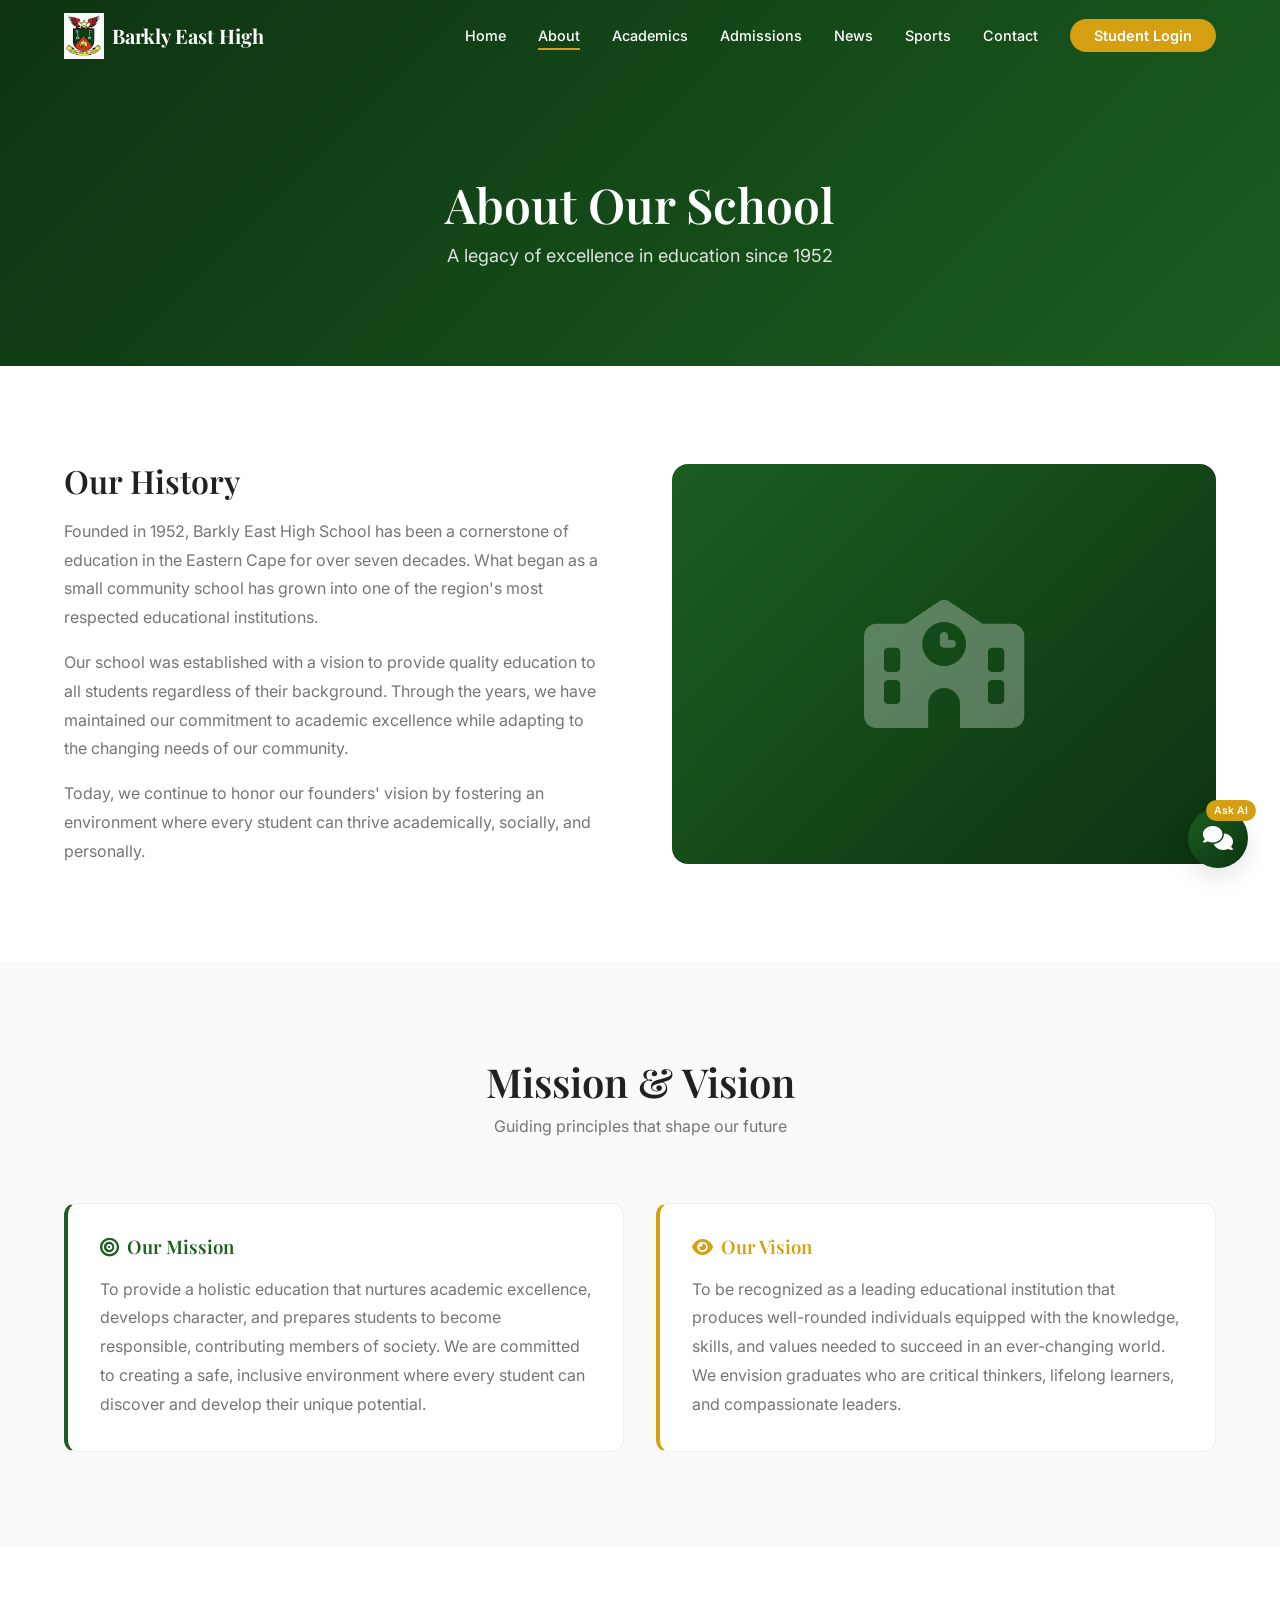
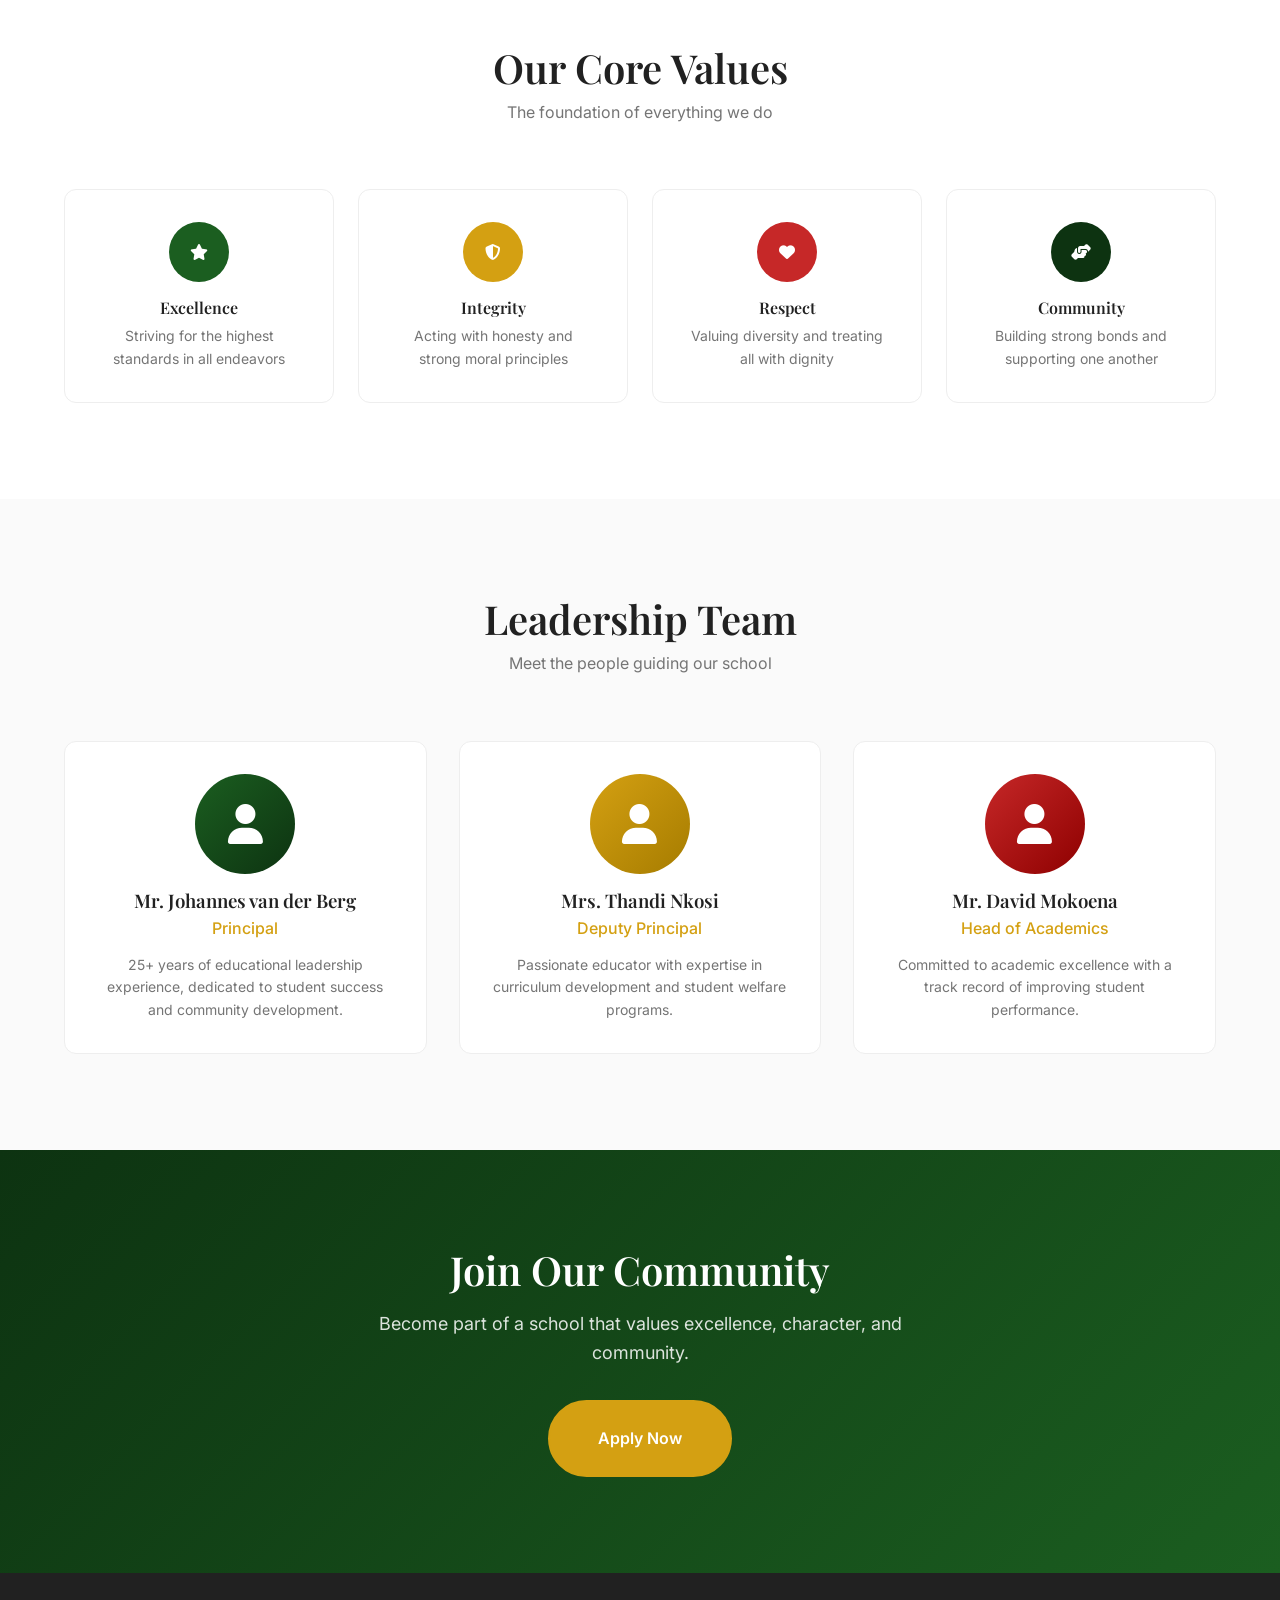
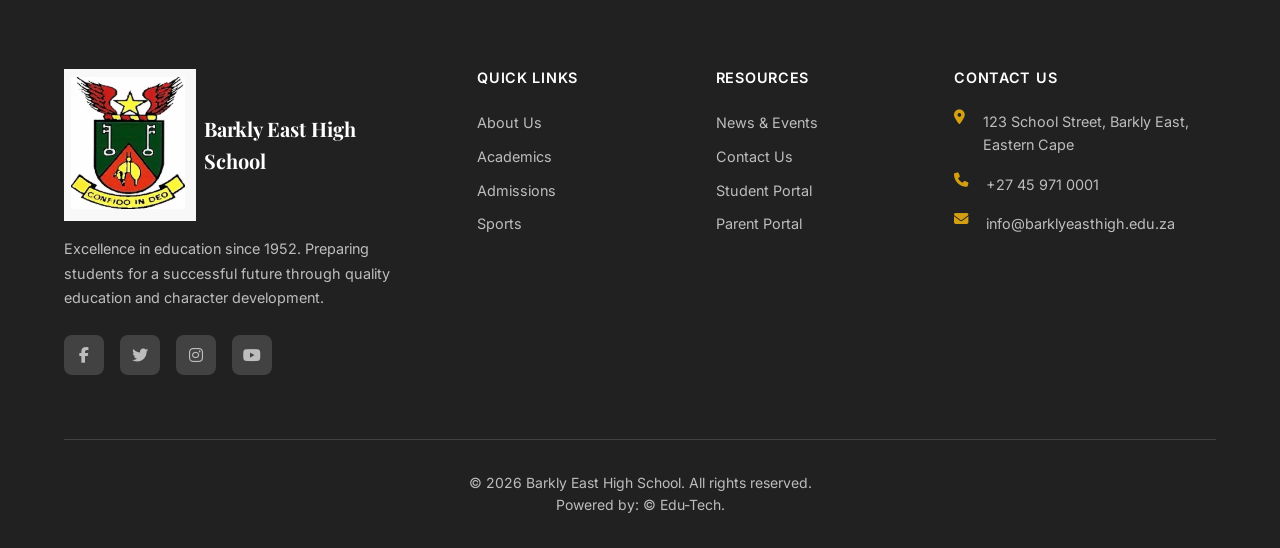
==== commit 2dbe254e: "Updated school badge" ====
--- a/about.html
+++ b/about.html
@@ -193,7 +193,7 @@
             <div class="footer-grid">
                 <div class="footer-brand">
                     <a href="index.html" class="footer-logo">
-                        <img src="Images/BEHS_logo.png" alt="Barkly East High School Logo">
+                        <img src="Images/BEHS_logo.png" alt="Barkly East High School Logo" class="barklyEastHighSchoolLogo">
                         <span>Barkly East High School</span>
                     </a>
                     <p>Excellence in education since 1952. Preparing students for a successful future through quality education and character development.</p>
@@ -281,4 +281,4 @@
         }
     </style>
 </body>
-</html>+</html>
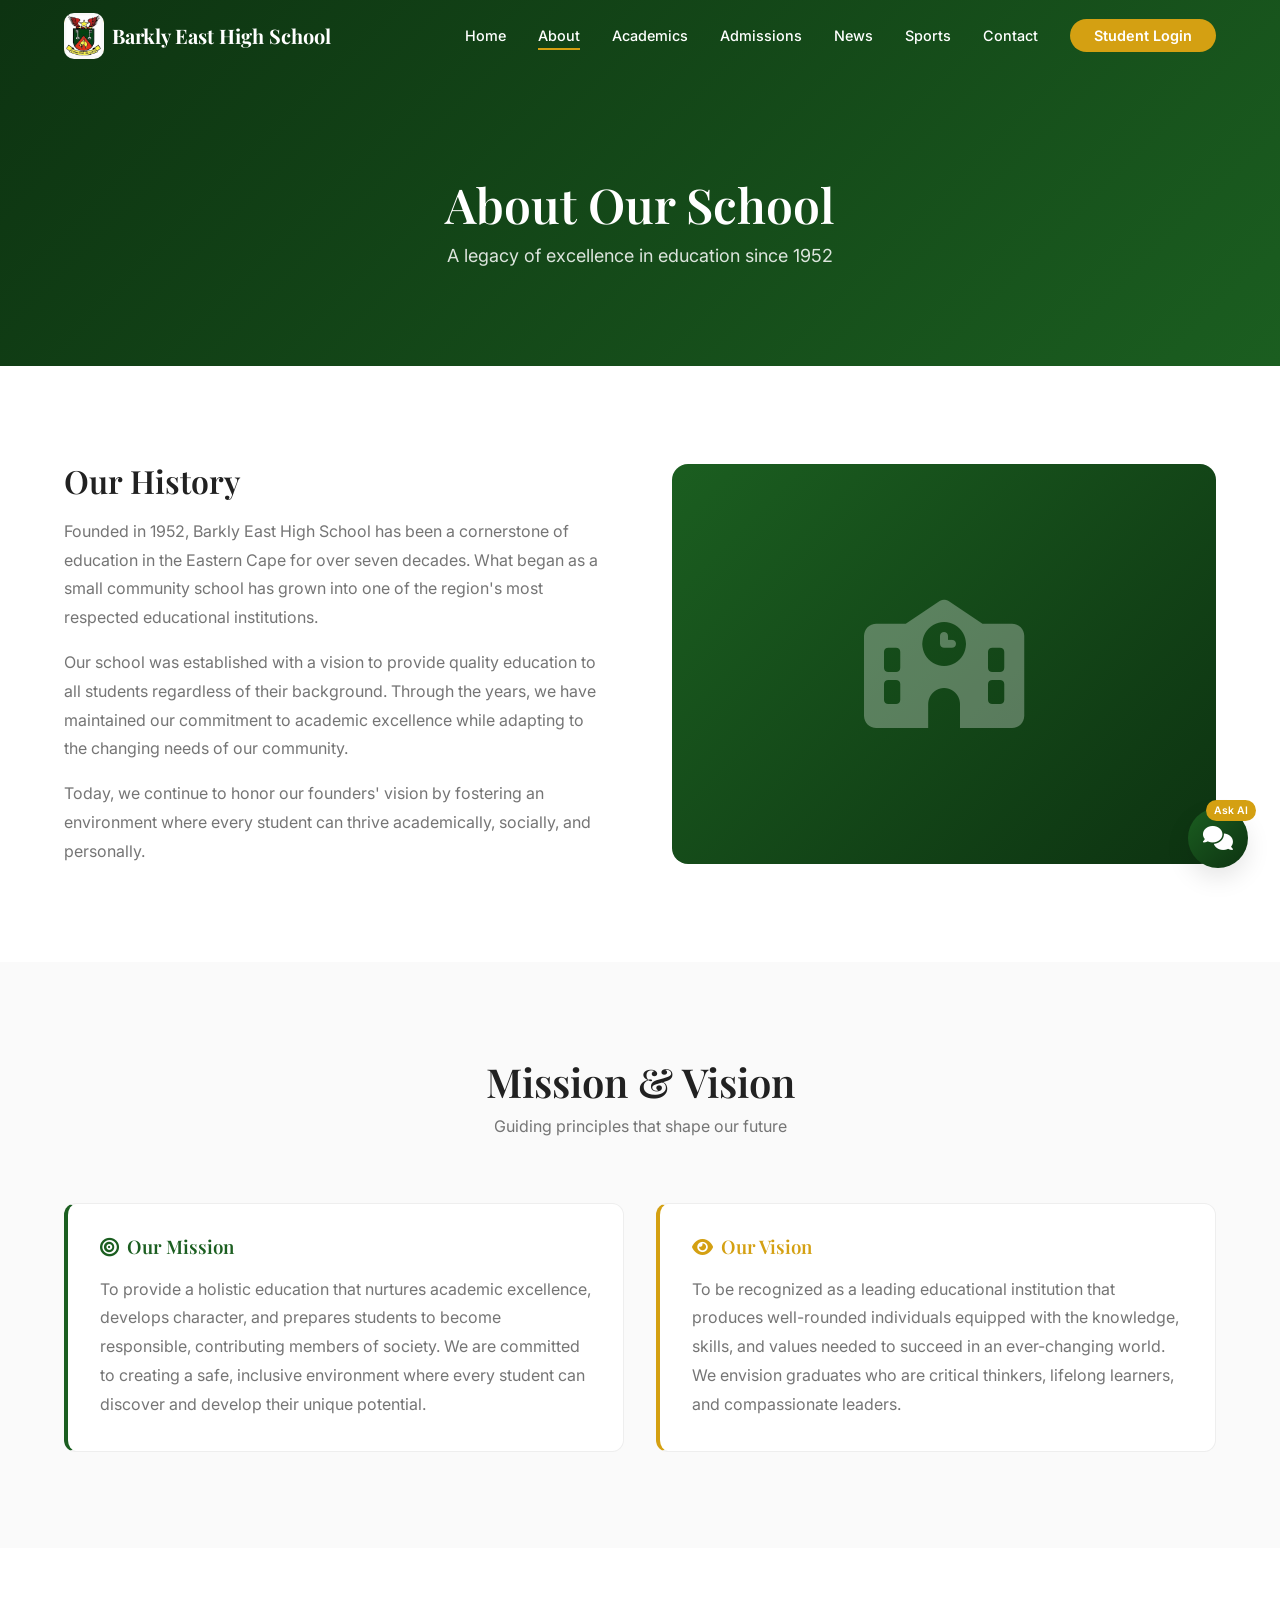
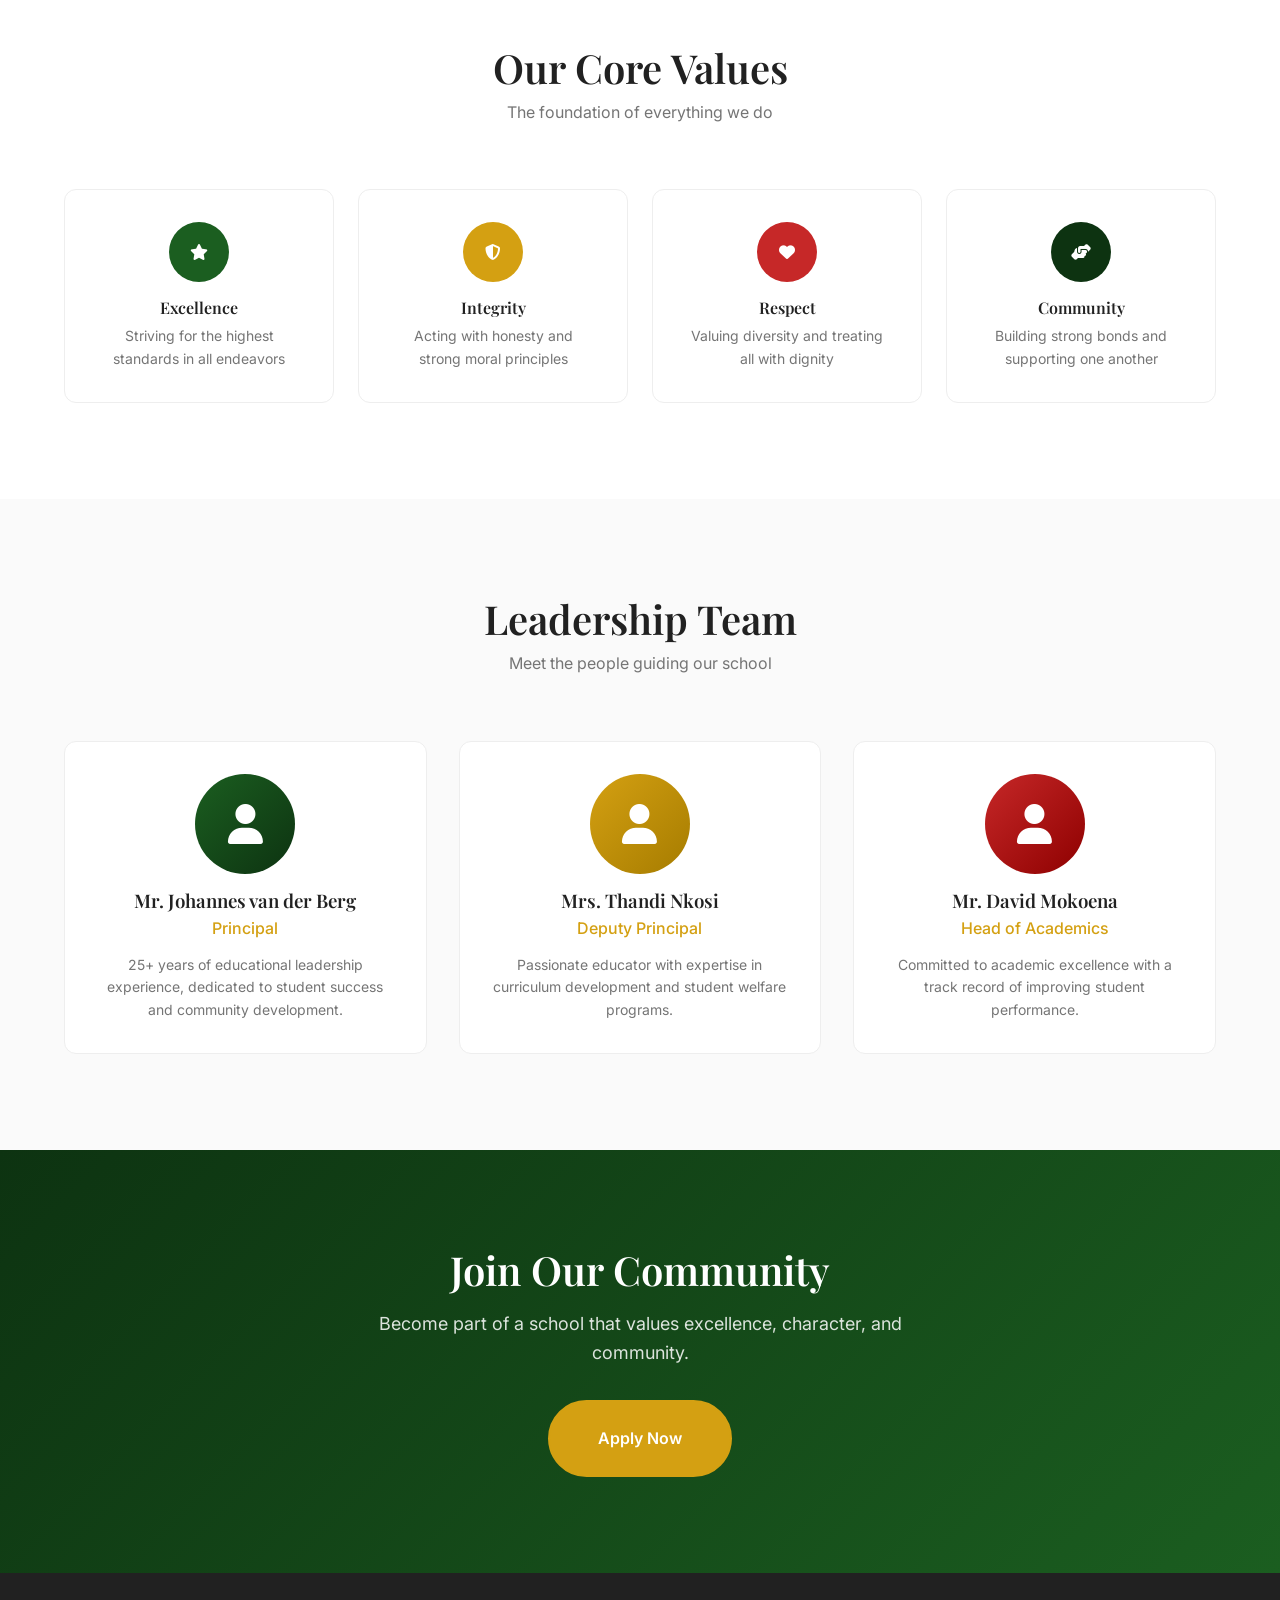
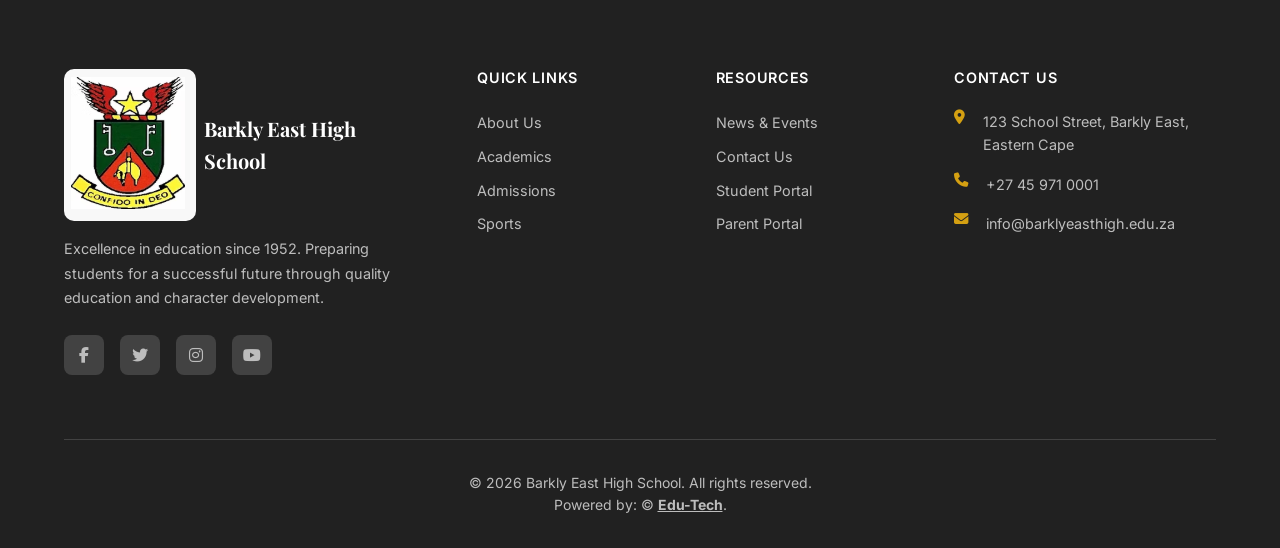
==== commit 52154035: "page update" ====
--- a/about.html
+++ b/about.html
@@ -17,9 +17,9 @@
         <div class="nav-container">
             <a href="index.html" class="nav-logo">
                 <div class="logo-icon">
-                    <img src="Images/BEHS_logo.png" alt="Barkly East High School Logo">
-                </div>
-                <span class="logo-text">Barkly East High</span>
+                    <img src="Images/BEHS_logo.png" alt="Barkly East High School Logo" class="barklyEastHighSchoolLogo">
+                </div>
+                <span class="logo-text">Barkly East High School</span>
             </a>
             
             <button class="nav-toggle" id="navToggle" aria-label="Toggle navigation">
@@ -233,7 +233,7 @@
             </div>
             <div class="footer-bottom">
                 <p>&copy; 2026 Barkly East High School. All rights reserved.</p>
-                <p>Powered by: &copy; <a href="https://romeooemor.github.io/Edu-Tech/">Edu-Tech</a>.</p>
+                <p>Powered by: &copy; <a href="https://romeooemor.github.io/Edu-Tech/"><b><u>Edu-Tech</u></b></a>.</p>
             </div>
         </div>
     </footer>
--- a/style.css
+++ b/style.css
@@ -63,6 +63,10 @@
     --transition-fast: 150ms ease;
     --transition-base: 250ms ease;
     --transition-slow: 350ms ease;
+}
+
+.barklyEastHighSchoolLogo{
+  border-radius: 10px;
 }
 
 /* Reset & Base */
